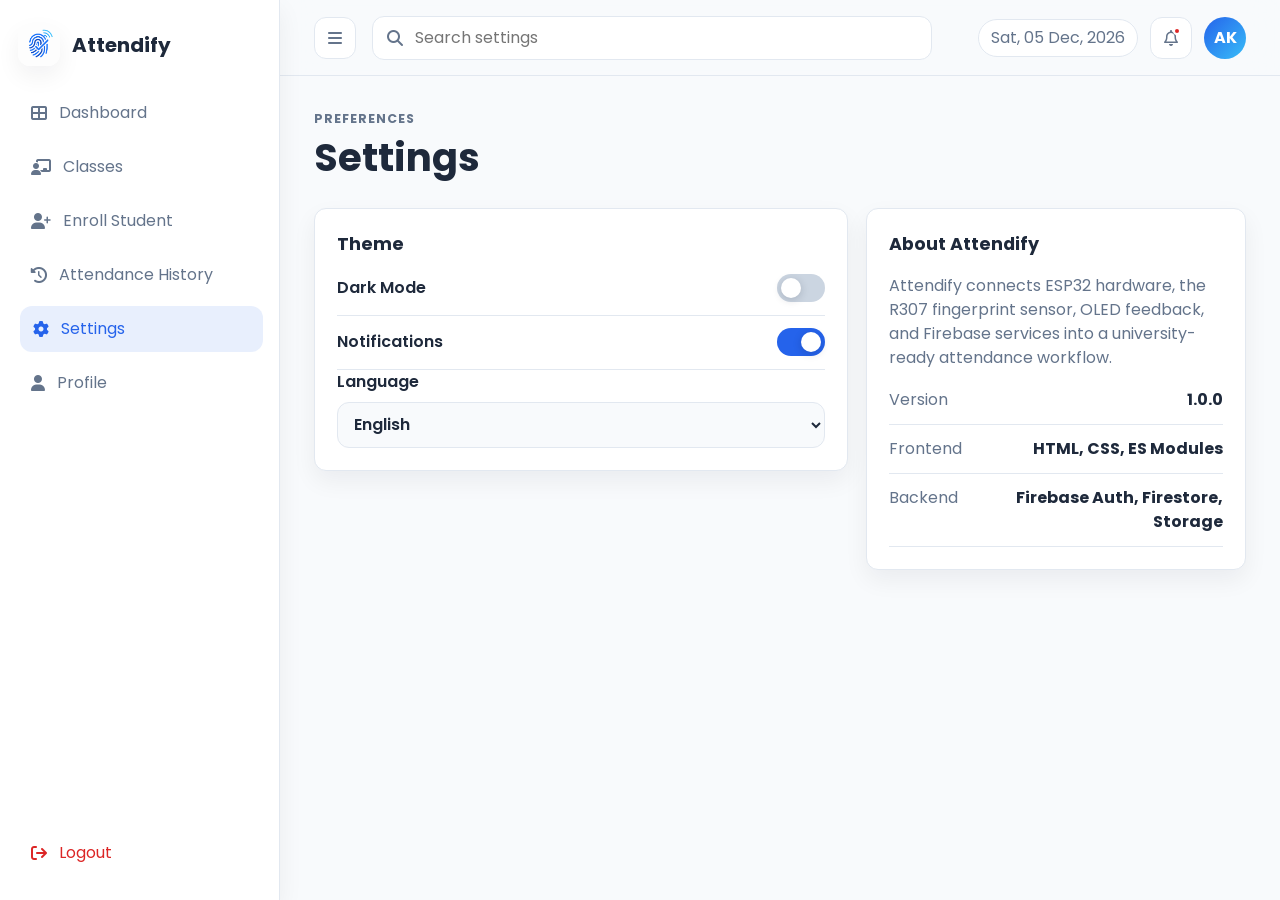
==== Web/settings.html @ 77ce4b47 "Completed Attendify frontend" ====
<!DOCTYPE html>
<html lang="en">
<head>
  <meta charset="UTF-8">
  <meta name="viewport" content="width=device-width, initial-scale=1.0">
  <meta name="description" content="Attendify settings and preferences.">
  <title>Settings | Attendify</title>
  <link rel="preconnect" href="https://fonts.googleapis.com">
  <link rel="preconnect" href="https://fonts.gstatic.com" crossorigin>
  <link href="https://fonts.googleapis.com/css2?family=Poppins:wght@400;500;600;700&display=swap" rel="stylesheet">
  <link rel="stylesheet" href="https://cdnjs.cloudflare.com/ajax/libs/font-awesome/6.5.2/css/all.min.css">
  <link rel="stylesheet" href="css/styles.css">
  <link rel="stylesheet" href="css/forms.css">
  <link rel="stylesheet" href="css/responsive.css">
  <script type="module" src="js/app.js"></script>
  <script type="module" src="js/settings.js"></script>
</head>
<body data-page="settings">
  <div class="app-layout">
    <aside class="sidebar" id="sidebar">
      <a class="sidebar-brand" href="dashboard.html"><img src="assets/logo.png" alt="Attendify logo"><span>Attendify</span></a>
      <nav class="sidebar-nav" aria-label="Primary">
        <a href="dashboard.html" data-nav="dashboard"><i class="fa-solid fa-table-cells-large"></i><span>Dashboard</span></a>
        <a href="class.html" data-nav="class"><i class="fa-solid fa-chalkboard-user"></i><span>Classes</span></a>
        <a href="enroll.html" data-nav="enroll"><i class="fa-solid fa-user-plus"></i><span>Enroll Student</span></a>
        <a href="history.html" data-nav="history"><i class="fa-solid fa-clock-rotate-left"></i><span>Attendance History</span></a>
        <a href="settings.html" data-nav="settings"><i class="fa-solid fa-gear"></i><span>Settings</span></a>
        <a href="profile.html" data-nav="profile"><i class="fa-solid fa-user"></i><span>Profile</span></a>
      </nav>
      <button class="sidebar-logout" type="button" data-action="logout"><i class="fa-solid fa-arrow-right-from-bracket"></i><span>Logout</span></button>
    </aside>
    <div class="page-wrap">
      <header class="topbar">
        <button class="icon-button sidebar-toggle" type="button" data-action="toggle-sidebar" aria-label="Open navigation"><i class="fa-solid fa-bars"></i></button>
        <div class="search-box"><i class="fa-solid fa-magnifying-glass"></i><input type="search" placeholder="Search settings" aria-label="Search settings"></div>
        <div class="topbar-meta"><span class="date-chip" data-current-date></span><button class="icon-button" type="button" data-action="notifications" aria-label="Notifications"><i class="fa-regular fa-bell"></i><span class="notification-dot"></span></button><a class="avatar" href="profile.html">AK</a></div>
      </header>
      <main class="content fade-in">
        <section class="page-heading"><div><p class="eyebrow">Preferences</p><h1>Settings</h1></div></section>
        <section class="settings-grid">
          <article class="settings-panel">
            <h2>Theme</h2>
            <label class="toggle-line"><span>Dark Mode</span><input id="darkModeToggle" type="checkbox"><i></i></label>
            <label class="toggle-line"><span>Notifications</span><input id="notificationToggle" type="checkbox" checked><i></i></label>
            <label class="form-field"><span>Language</span><select id="languageSelect"><option>English</option><option>Hindi</option><option>Kannada</option><option>Tamil</option></select></label>
          </article>
          <article class="settings-panel about-panel">
            <h2>About Attendify</h2>
            <p>Attendify connects ESP32 hardware, the R307 fingerprint sensor, OLED feedback, and Firebase services into a university-ready attendance workflow.</p>
            <dl>
              <div><dt>Version</dt><dd>1.0.0</dd></div>
              <div><dt>Frontend</dt><dd>HTML, CSS, ES Modules</dd></div>
              <div><dt>Backend</dt><dd>Firebase Auth, Firestore, Storage</dd></div>
            </dl>
          </article>
        </section>
      </main>
    </div>
  </div>
  <div class="toast-region" aria-live="polite" aria-atomic="true"></div>
</body>
</html>
---- Web/css/styles.css ----
:root {
  --primary: #2563eb;
  --secondary: #1e40af;
  --accent: #38bdf8;
  --background: #f8fafc;
  --surface: #ffffff;
  --surface-muted: #eef6ff;
  --text: #1e293b;
  --muted: #64748b;
  --border: #e2e8f0;
  --success: #16a34a;
  --warning: #f59e0b;
  --danger: #dc2626;
  --radius: 12px;
  --shadow: 0 18px 45px rgba(15, 23, 42, 0.08);
  --shadow-soft: 0 10px 24px rgba(15, 23, 42, 0.06);
  --sidebar-width: 280px;
  --transition: 180ms ease;
}

[data-theme="dark"] {
  --background: #0f172a;
  --surface: #172033;
  --surface-muted: #1d2a44;
  --text: #e5edf7;
  --muted: #9fb0c7;
  --border: #2d3b52;
  --shadow: 0 18px 45px rgba(0, 0, 0, 0.24);
  --shadow-soft: 0 10px 24px rgba(0, 0, 0, 0.2);
}

* {
  box-sizing: border-box;
}

html {
  min-height: 100%;
  background: var(--background);
}

body {
  min-height: 100vh;
  margin: 0;
  color: var(--text);
  background: var(--background);
  font-family: "Poppins", system-ui, -apple-system, BlinkMacSystemFont, "Segoe UI", sans-serif;
  line-height: 1.5;
}

a {
  color: inherit;
  text-decoration: none;
}

button,
input,
select {
  font: inherit;
}

button {
  cursor: pointer;
}

img {
  display: block;
  max-width: 100%;
}

.app-layout {
  display: grid;
  grid-template-columns: var(--sidebar-width) minmax(0, 1fr);
  min-height: 100vh;
}

.sidebar {
  position: sticky;
  top: 0;
  display: flex;
  flex-direction: column;
  gap: 24px;
  height: 100vh;
  padding: 24px 18px;
  background: var(--surface);
  border-right: 1px solid var(--border);
  box-shadow: var(--shadow-soft);
  z-index: 20;
}

.sidebar-brand {
  display: flex;
  align-items: center;
  gap: 12px;
  font-size: 1.25rem;
  font-weight: 700;
}

.sidebar-brand img {
  width: 42px;
  height: 42px;
  border-radius: 12px;
  object-fit: cover;
  box-shadow: var(--shadow-soft);
}

.sidebar-nav {
  display: grid;
  gap: 8px;
}

.sidebar-nav a,
.sidebar-logout {
  display: flex;
  align-items: center;
  gap: 12px;
  width: 100%;
  min-height: 46px;
  padding: 11px 13px;
  color: var(--muted);
  background: transparent;
  border: 0;
  border-radius: var(--radius);
  text-align: left;
  transition: color var(--transition), background var(--transition), transform var(--transition);
}

.sidebar-nav a:hover,
.sidebar-logout:hover,
.sidebar-nav a.active {
  color: var(--primary);
  background: rgba(37, 99, 235, 0.1);
  transform: translateX(2px);
}

.sidebar-logout {
  margin-top: auto;
  color: var(--danger);
}

.page-wrap {
  min-width: 0;
}

.topbar {
  position: sticky;
  top: 0;
  z-index: 10;
  display: flex;
  align-items: center;
  gap: 16px;
  min-height: 76px;
  padding: 14px clamp(16px, 3vw, 34px);
  background: color-mix(in srgb, var(--background) 88%, transparent);
  border-bottom: 1px solid var(--border);
  backdrop-filter: blur(18px);
}

.sidebar-toggle {
  display: none;
}

.search-box,
.live-clock {
  display: flex;
  align-items: center;
  gap: 10px;
  min-height: 44px;
  padding: 0 14px;
  background: var(--surface);
  border: 1px solid var(--border);
  border-radius: var(--radius);
  color: var(--muted);
}

.search-box {
  flex: 1;
  max-width: 560px;
}

.search-box input {
  width: 100%;
  color: var(--text);
  background: transparent;
  border: 0;
  outline: 0;
}

.topbar-meta {
  display: flex;
  align-items: center;
  gap: 12px;
  margin-left: auto;
}

.date-chip {
  display: inline-flex;
  align-items: center;
  min-height: 38px;
  padding: 0 12px;
  color: var(--muted);
  background: var(--surface);
  border: 1px solid var(--border);
  border-radius: 999px;
  white-space: nowrap;
}

.avatar,
.profile-avatar {
  display: grid;
  place-items: center;
  width: 42px;
  height: 42px;
  color: white;
  background: linear-gradient(135deg, var(--primary), var(--accent));
  border-radius: 50%;
  font-weight: 700;
}

.content {
  width: min(1240px, 100%);
  margin: 0 auto;
  padding: 30px clamp(16px, 3vw, 34px) 46px;
}

.page-heading,
.section-header,
.class-hero {
  display: flex;
  align-items: center;
  justify-content: space-between;
  gap: 18px;
  margin-bottom: 22px;
}

.page-heading h1,
.class-hero h1,
.profile-copy h1 {
  margin: 0;
  font-size: clamp(1.8rem, 3vw, 2.6rem);
  letter-spacing: 0;
}

.section-header h2,
.status-panel h2,
.enrollment-panel h2,
.settings-panel h2 {
  margin: 0 0 4px;
  font-size: 1.1rem;
}

.page-heading p,
.section-header p,
.class-hero p,
.card-header p {
  margin: 4px 0 0;
  color: var(--muted);
}

.eyebrow {
  margin: 0 0 6px;
  color: var(--primary);
  font-size: 0.78rem;
  font-weight: 700;
  letter-spacing: 0.08em;
  text-transform: uppercase;
}

.section-block,
.card,
.settings-panel,
.profile-panel,
.panel-form,
.enrollment-panel,
.status-panel,
.fingerprint-panel {
  background: var(--surface);
  border: 1px solid var(--border);
  border-radius: var(--radius);
  box-shadow: var(--shadow-soft);
}

.section-block {
  padding: 20px;
}

.button,
.icon-button {
  position: relative;
  display: inline-flex;
  align-items: center;
  justify-content: center;
  gap: 9px;
  min-height: 42px;
  border: 1px solid transparent;
  border-radius: var(--radius);
  overflow: hidden;
  transition: transform var(--transition), box-shadow var(--transition), background var(--transition);
}

.button {
  padding: 0 16px;
  font-weight: 600;
  white-space: nowrap;
}

.button:hover,
.icon-button:hover {
  transform: translateY(-1px);
  box-shadow: var(--shadow-soft);
}

.button-primary {
  color: white;
  background: var(--primary);
}

.button-secondary {
  color: var(--primary);
  background: rgba(37, 99, 235, 0.1);
  border-color: rgba(37, 99, 235, 0.16);
}

.button-light {
  color: var(--text);
  background: var(--surface);
  border-color: var(--border);
}

.button-full {
  width: 100%;
}

.icon-button {
  width: 42px;
  padding: 0;
  color: var(--muted);
  background: var(--surface);
  border-color: var(--border);
}

.notification-dot {
  position: absolute;
  top: 9px;
  right: 10px;
  width: 8px;
  height: 8px;
  background: var(--danger);
  border: 2px solid var(--surface);
  border-radius: 50%;
}

.action-row {
  display: flex;
  align-items: center;
  flex-wrap: wrap;
  gap: 10px;
}

.stats-grid {
  display: grid;
  grid-template-columns: repeat(4, minmax(0, 1fr));
  gap: 16px;
  margin-bottom: 24px;
}

.stats-grid.compact {
  grid-template-columns: repeat(4, minmax(160px, 1fr));
}

.stat-card {
  position: relative;
  min-height: 132px;
  padding: 20px;
  overflow: hidden;
}

.stat-card::after {
  content: "";
  position: absolute;
  right: -38px;
  bottom: -42px;
  width: 110px;
  height: 110px;
  background: color-mix(in srgb, var(--accent) 28%, transparent);
  border-radius: 50%;
}

.stat-icon {
  display: grid;
  place-items: center;
  width: 42px;
  height: 42px;
  color: white;
  background: var(--primary);
  border-radius: 12px;
}

.stat-card h3 {
  margin: 18px 0 4px;
  color: var(--muted);
  font-size: 0.88rem;
  font-weight: 500;
}

.stat-card strong {
  display: block;
  font-size: 1.85rem;
  line-height: 1;
}

.table-wrap {
  width: 100%;
  overflow-x: auto;
}

table {
  width: 100%;
  border-collapse: collapse;
  min-width: 720px;
}

th,
td {
  padding: 14px 12px;
  border-bottom: 1px solid var(--border);
  text-align: left;
  vertical-align: middle;
}

th {
  color: var(--muted);
  font-size: 0.78rem;
  font-weight: 700;
  text-transform: uppercase;
}

tbody tr {
  transition: background var(--transition);
}

tbody tr:hover {
  background: var(--surface-muted);
}

.badge {
  display: inline-flex;
  align-items: center;
  gap: 6px;
  min-height: 28px;
  padding: 0 10px;
  border-radius: 999px;
  font-size: 0.82rem;
  font-weight: 600;
}

.badge.success {
  color: #10783a;
  background: #dcfce7;
}

.badge.warning {
  color: #985d00;
  background: #fef3c7;
}

.badge.danger {
  color: #b91c1c;
  background: #fee2e2;
}

[data-theme="dark"] .badge.success {
  color: #86efac;
  background: rgba(22, 163, 74, 0.18);
}

[data-theme="dark"] .badge.warning {
  color: #fcd34d;
  background: rgba(245, 158, 11, 0.16);
}

[data-theme="dark"] .badge.danger {
  color: #fca5a5;
  background: rgba(220, 38, 38, 0.18);
}

.pagination {
  display: flex;
  align-items: center;
  justify-content: flex-end;
  gap: 8px;
  padding-top: 18px;
}

.pagination button {
  min-width: 36px;
  min-height: 36px;
  color: var(--text);
  background: var(--surface);
  border: 1px solid var(--border);
  border-radius: 10px;
}

.pagination button.active {
  color: white;
  background: var(--primary);
  border-color: var(--primary);
}

.table-count {
  color: var(--muted);
  font-weight: 600;
}

.toast-region {
  position: fixed;
  right: 18px;
  bottom: 18px;
  z-index: 80;
  display: grid;
  gap: 10px;
}

.toast {
  max-width: 360px;
  padding: 14px 16px;
  color: var(--text);
  background: var(--surface);
  border: 1px solid var(--border);
  border-left: 4px solid var(--primary);
  border-radius: var(--radius);
  box-shadow: var(--shadow);
  animation: slideUp 220ms ease;
}

.fade-in {
  animation: fadeIn 260ms ease both;
}

.ripple {
  position: absolute;
  width: 16px;
  height: 16px;
  pointer-events: none;
  background: rgba(255, 255, 255, 0.42);
  border-radius: 50%;
  transform: translate(-50%, -50%) scale(1);
  animation: ripple 560ms ease-out forwards;
}

@keyframes fadeIn {
  from {
    opacity: 0;
    transform: translateY(8px);
  }
  to {
    opacity: 1;
    transform: translateY(0);
  }
}

@keyframes slideUp {
  from {
    opacity: 0;
    transform: translateY(10px);
  }
  to {
    opacity: 1;
    transform: translateY(0);
  }
}

@keyframes ripple {
  to {
    opacity: 0;
    transform: translate(-50%, -50%) scale(18);
  }
}
---- Web/css/forms.css ----
.form-layout,
.settings-grid {
  display: grid;
  grid-template-columns: minmax(0, 1fr) minmax(280px, 380px);
  gap: 18px;
  align-items: start;
}

.panel-form,
.enrollment-panel,
.settings-panel,
.profile-panel {
  padding: 22px;
}

.form-grid {
  display: grid;
  grid-template-columns: repeat(2, minmax(0, 1fr));
  gap: 18px;
}

.form-field {
  display: grid;
  gap: 8px;
  font-weight: 600;
}

.form-field input,
.form-field select,
.filter-bar input,
.filter-bar select,
.filter-bar label {
  width: 100%;
}

.form-field input,
.form-field select,
.filter-bar input,
.filter-bar select {
  min-height: 46px;
  padding: 0 12px;
  color: var(--text);
  background: var(--background);
  border: 1px solid var(--border);
  border-radius: var(--radius);
  outline: 0;
}

.form-field input:focus,
.form-field select:focus,
.filter-bar input:focus,
.filter-bar select:focus {
  border-color: var(--primary);
  box-shadow: 0 0 0 4px rgba(37, 99, 235, 0.1);
}

.form-actions {
  margin-top: 22px;
}

.status-steps {
  display: grid;
  gap: 12px;
  padding: 0;
  margin: 18px 0 0;
  list-style: none;
}

.status-steps li {
  display: flex;
  align-items: center;
  gap: 10px;
  color: var(--muted);
}

.status-steps li i {
  display: grid;
  place-items: center;
  width: 28px;
  height: 28px;
  color: var(--muted);
  background: var(--surface-muted);
  border-radius: 50%;
}

.status-steps li.active {
  color: var(--primary);
  font-weight: 700;
}

.status-steps li.done i {
  color: white;
  background: var(--success);
}

.toggle-line {
  display: flex;
  align-items: center;
  justify-content: space-between;
  gap: 16px;
  min-height: 54px;
  border-bottom: 1px solid var(--border);
  font-weight: 600;
}

.toggle-line input {
  position: absolute;
  opacity: 0;
}

.toggle-line i {
  position: relative;
  width: 48px;
  height: 28px;
  background: #cbd5e1;
  border-radius: 999px;
  transition: background var(--transition);
}

.toggle-line i::after {
  content: "";
  position: absolute;
  top: 4px;
  left: 4px;
  width: 20px;
  height: 20px;
  background: white;
  border-radius: 50%;
  box-shadow: 0 2px 8px rgba(15, 23, 42, 0.18);
  transition: transform var(--transition);
}

.toggle-line input:checked + i {
  background: var(--primary);
}

.toggle-line input:checked + i::after {
  transform: translateX(20px);
}

.about-panel p {
  color: var(--muted);
}

.about-panel dl,
.profile-list {
  display: grid;
  gap: 12px;
  margin: 18px 0 0;
}

.about-panel div,
.profile-list div {
  display: flex;
  justify-content: space-between;
  gap: 18px;
  padding-bottom: 12px;
  border-bottom: 1px solid var(--border);
}

dt {
  color: var(--muted);
}

dd {
  margin: 0;
  font-weight: 700;
  text-align: right;
}

.profile-panel {
  display: grid;
  grid-template-columns: 128px minmax(0, 1fr);
  gap: 28px;
  align-items: start;
}

.profile-avatar {
  width: 128px;
  height: 128px;
  font-size: 2.3rem;
}
---- Web/css/responsive.css ----
@media (max-width: 1100px) {
  .stats-grid {
    grid-template-columns: repeat(2, minmax(0, 1fr));
  }

  .filter-bar {
    grid-template-columns: repeat(2, minmax(160px, 1fr));
  }
}

@media (max-width: 900px) {
  .app-layout {
    display: block;
  }

  .sidebar {
    position: fixed;
    left: 0;
    transform: translateX(-105%);
    width: min(88vw, var(--sidebar-width));
    transition: transform var(--transition);
  }

  body.sidebar-open .sidebar {
    transform: translateX(0);
  }

  body.sidebar-open::before {
    content: "";
    position: fixed;
    inset: 0;
    z-index: 15;
    background: rgba(15, 23, 42, 0.42);
  }

  .sidebar-toggle {
    display: inline-flex;
  }

  .topbar {
    gap: 10px;
  }

  .date-chip {
    display: none;
  }

  .form-layout,
  .attendance-console,
  .settings-grid {
    grid-template-columns: 1fr;
  }

  .login-shell {
    grid-template-columns: 1fr;
  }

  .login-brand {
    min-height: auto;
  }
}

@media (max-width: 680px) {
  .content {
    padding-top: 22px;
  }

  .page-heading,
  .section-header,
  .class-hero {
    align-items: stretch;
    flex-direction: column;
  }

  .stats-grid,
  .stats-grid.compact,
  .form-grid,
  .filter-bar {
    grid-template-columns: 1fr;
  }

  .search-box {
    max-width: none;
  }

  .topbar-meta {
    gap: 8px;
  }

  .topbar .search-box {
    display: none;
  }

  .action-row .button,
  .form-actions .button,
  .page-heading > .button {
    width: 100%;
  }

  .profile-panel {
    grid-template-columns: 1fr;
    justify-items: start;
  }

  .toast-region {
    right: 12px;
    left: 12px;
  }

  .toast {
    max-width: none;
  }
}
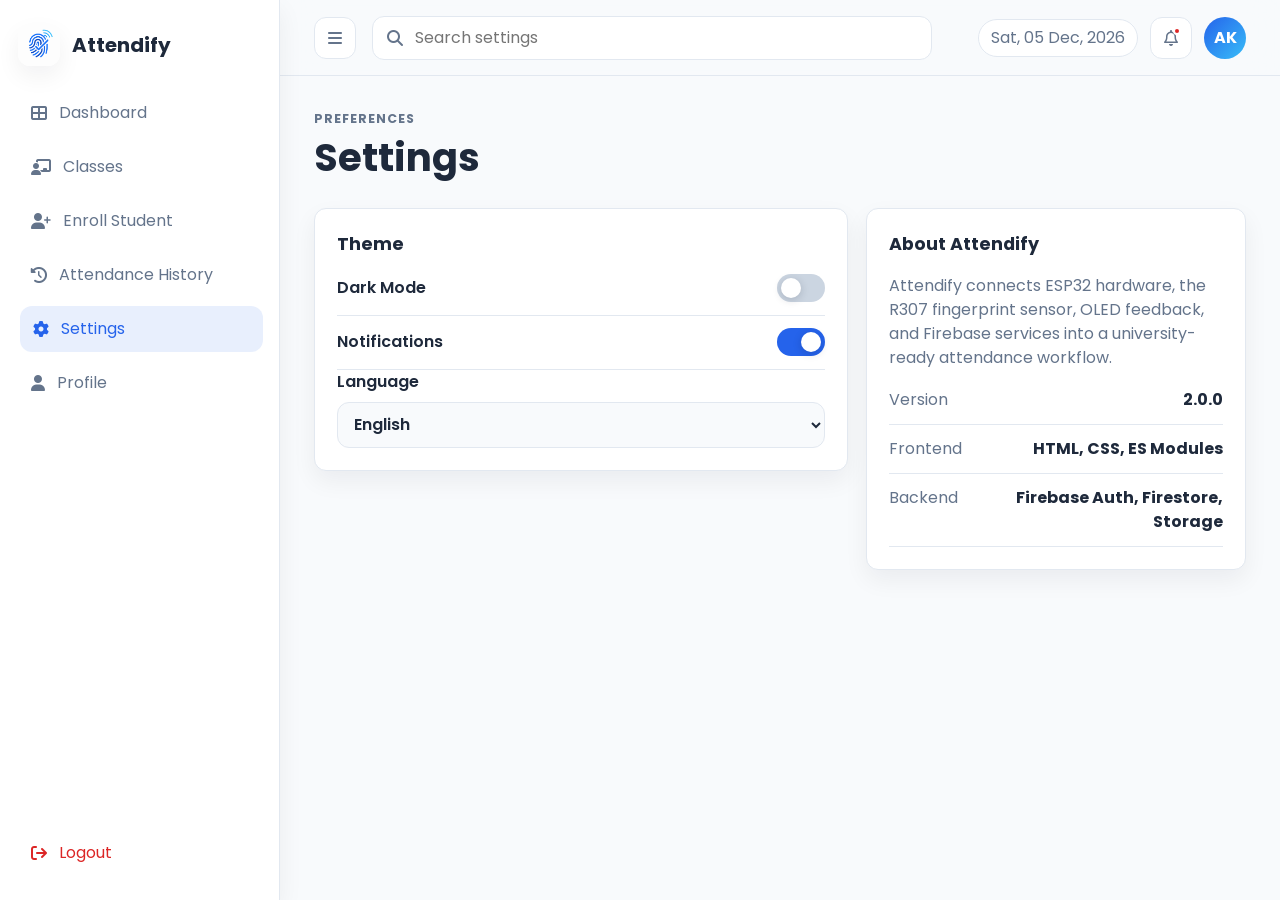
==== commit 7dec1efc: "firebase map baord" ====
--- a/Web/settings.html
+++ b/Web/settings.html
@@ -48,7 +48,7 @@
             <h2>About Attendify</h2>
             <p>Attendify connects ESP32 hardware, the R307 fingerprint sensor, OLED feedback, and Firebase services into a university-ready attendance workflow.</p>
             <dl>
-              <div><dt>Version</dt><dd>1.0.0</dd></div>
+              <div><dt>Version</dt><dd>2.0.0</dd></div>
               <div><dt>Frontend</dt><dd>HTML, CSS, ES Modules</dd></div>
               <div><dt>Backend</dt><dd>Firebase Auth, Firestore, Storage</dd></div>
             </dl>
